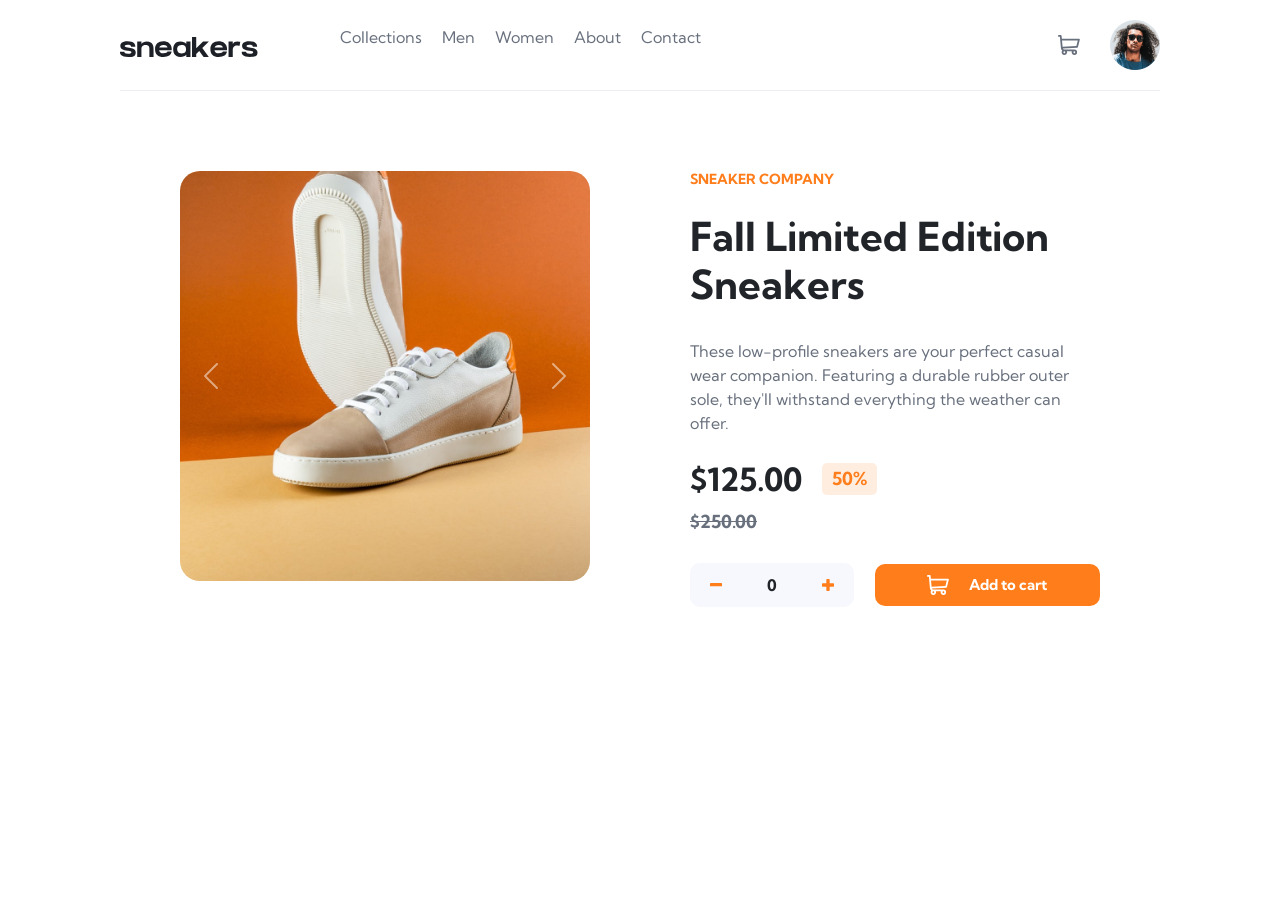
==== index.html @ 47391b62 "e-commerce" ====
<!DOCTYPE html>
<html lang="en">
<head>
  <meta charset="UTF-8">
  <meta name="viewport" content="width=device-width, initial-scale=1.0"> <!-- displays site properly based on user's device -->
  <link href="https://cdn.jsdelivr.net/npm/bootstrap@5.0.2/dist/css/bootstrap.min.css" rel="stylesheet"
    integrity="sha384-EVSTQN3/azprG1Anm3QDgpJLIm9Nao0Yz1ztcQTwFspd3yD65VohhpuuCOmLASjC" crossorigin="anonymous">
  <link rel="icon" type="image/png" sizes="32x32" href="./images/favicon-32x32.png">
  <link rel="stylesheet" href="style.css">
  <!-- <link rel="stylesheet" href="lightbox/lightbox.min.css"> -->
  <title>Frontend Mentor | E-commerce product page</title>

  <!-- Feel free to remove these styles or customise in your own stylesheet 👍 -->
</head>
<body>

  <nav>
    <a class="toggle-button"></a>
    <div class="nav-left">
      <div class="logo">
        <img class="logo" src="images/logo.svg" alt="">
      </div>
      <div class="nav-items">
        <ul>
          <li><a href="#">Collections</a></li>
          <li><a href="#">Men</a></li>
          <li><a href="#">Women</a></li>
          <li><a href="#">About</a></li>
          <li><a href="#">Contact</a></li>
        </ul>
      </div>
    </div>
    <div class="nav-right">
      <img class="cart" src="images/icon-cart.svg" alt="">
      <img class="avatar" src="images/image-avatar.png" alt="">
    </div>
  </nav>

  <hr class="line">

  <div class="wrapper">
    <div class="left">
      <div id="carouselExampleControls" class="carousel slide" data-bs-ride="carousel">
        <div class="carousel-inner">
          <div class="carousel-item active">
            <img src="images/image-product-1.jpg" class="carousel-img" alt="...">
          </div>
          <div class="carousel-item">
            <img src="images/image-product-2.jpg" class="carousel-img" alt="...">
          </div>
          <div class="carousel-item">
            <img src="images/image-product-3.jpg" class="carousel-img" alt="...">
          </div>
          <div class="carousel-item">
            <img src="images/image-product-4.jpg" class="carousel-img" alt="...">
          </div>
        </div>
        <button class="carousel-control-prev" type="button" data-bs-target="#carouselExampleControls" data-bs-slide="prev">
          <span class="carousel-control-prev-icon" aria-hidden="true"></span>
          <span class="visually-hidden">Previous</span>
        </button>
        <button class="carousel-control-next" type="button" data-bs-target="#carouselExampleControls" data-bs-slide="next">
          <span class="carousel-control-next-icon" aria-hidden="true"></span>
          <span class="visually-hidden">Next</span>
        </button>
      </div>
      <!-- <div class="lightbox">
        <a href="images/image-product-1.jpg" data-lightbox="mygallery"><img class="lightbox-img"
            src="images/image-product-1-thumbnail.jpg" alt=""></a>
        <a href="images/image-product-2.jpg" data-lightbox="mygallery"><img class="lightbox-img"
            src="images/image-product-2-thumbnail.jpg" alt=""></a>
        <a href="images/image-product-3.jpg" data-lightbox="mygallery"><img class="lightbox-img"
            src="images/image-product-3-thumbnail.jpg" alt=""></a>
        <a href="images/image-product-4.jpg" data-lightbox="mygallery"><img class="lightbox-img"
            src="images/image-product-4-thumbnail.jpg" alt=""></a>
      </div> -->
    </div>
    <div class="right">
      <h6>Sneaker Company</h6>
      <h1>Fall Limited Edition Sneakers</h1>
      <p>These low-profile sneakers are your perfect casual wear companion. Featuring a
        durable rubber outer sole, they'll withstand everything the weather can offer.
      </p>
      <div class="t-p">
        <div class="price">
          <h2>$125.00</h2>
          <h3>50%</h3>
        </div>
        <h4>$250.00</h4>
      </div>
      <div class="amount">
        <div class="amount-left">
          <img src="images/icon-minus.svg" alt="minus" class="minus">
          <span class="count">0</span>
          <img src="images/icon-plus.svg" alt="plus" class="plus">
        </div>
        <div class="amount-right">
          <img src="images/icon-cart.svg" alt="cart button" srcset="" class="cart2">Add to cart
        </div>
      </div>
    </div>
  </div>
  <!-- <div class="wrapper">
    <div class="left">
      <div id="carouselExampleControls" class="carousel slide" data-bs-ride="carousel">
        <div class="carousel-inner">
          <div class="carousel-item active">
            <img src="images/image-product-1.jpg" class="left-img" alt="...">
          </div>
          <div class="carousel-item">
            <img src="images/image-product-2.jpg" class="left-img" alt="...">
          </div>
          <div class="carousel-item">
            <img src="images/image-product-3.jpg" class="left-img" alt="...">
          </div>
          <div class="carousel-item">
            <img src="images/image-product-4.jpg" class="left-img" alt="...">
          </div>
        </div>
        <button class="carousel-control-prev" type="button" data-bs-target="#carouselExampleControls" data-bs-slide="prev">
          <span class="carousel-control-prev-icon" aria-hidden="true"></span>
          <span class="visually-hidden">Previous</span>
        </button>
        <button class="carousel-control-next" type="button" data-bs-target="#carouselExampleControls" data-bs-slide="next">
          <span class="carousel-control-next-icon" aria-hidden="true"></span>
          <span class="visually-hidden">Next</span>
        </button>
      </div>
      <div class="lightbox">
        <a href="images/image-product-1.jpg" data-lightbox="mygallery"><img class="lightbox-img" src="images/image-product-1-thumbnail.jpg" alt=""></a>
        <a href="images/image-product-2.jpg" data-lightbox="mygallery"><img class="lightbox-img" src="images/image-product-2-thumbnail.jpg" alt=""></a>
        <a href="images/image-product-3.jpg" data-lightbox="mygallery"><img class="lightbox-img" src="images/image-product-3-thumbnail.jpg" alt=""></a>
        <a href="images/image-product-4.jpg" data-lightbox="mygallery"><img class="lightbox-img" src="images/image-product-4-thumbnail.jpg" alt=""></a>
      </div>    
    </div>

    <div class="right">
      <h6>Sneaker Company</h6>
      <h1>Fall Limited Edition Sneakers</h1>
      <p>These low-profile sneakers are your perfect casual wear companion. Featuring a
      durable rubber outer sole, they’ll withstand everything the weather can offer.
      </p>
      <div>
        <h2>$125.00</h2>
        <h3>50%</h3>
      </div>
      <h4>$250.00</h4>
      <div>
        <div>
          <img src="images/icon-minus.svg" alt="">
          <p>0</p>
          <img src="images/icon-plus.svg" alt="">
        </div>
        <div>
          <img src="images/icon-cart.svg" alt="">
          <p>Add to cart</p>
        </div>
      </div>
    </div>

  </div> -->




  <script src="https://cdn.jsdelivr.net/npm/@popperjs/core@2.10.2/dist/umd/popper.min.js"
    integrity="sha384-7+zCNj/IqJ95wo16oMtfsKbZ9ccEh31eOz1HGyDuCQ6wgnyJNSYdrPa03rtR1zdB" crossorigin="anonymous"></script>
  <script src="https://cdn.jsdelivr.net/npm/bootstrap@5.1.3/dist/js/bootstrap.min.js"
    integrity="sha384-QJHtvGhmr9XOIpI6YVutG+2QOK9T+ZnN4kzFN1RtK3zEFEIsxhlmWl5/YESvpZ13" crossorigin="anonymous"></script>
  <script src="script.js"></script>
  <!-- <script src="lightbox/lightbox-plus-jquery.min.js"></script> -->
</body>



</html>

<!-- <style>
  .attribution {
    font-size: 11px;
    text-align: center;
  }

  .attribution a {
    color: hsl(228, 45%, 44%);
  }
</style>
$125.00
50%
$250.00

0
Add to cart

<div class="attribution">
  Challenge by <a href="https://www.frontendmentor.io?ref=challenge" target="_blank">Frontend Mentor</a>.
  Coded by <a href="#">Your Name Here</a>. -->
</div>
---- style.css ----
@import url("https://fonts.googleapis.com/css2?family=Kumbh+Sans:wght@400;700&display=swap");

* {
  margin: 0;
  padding: 0;
  box-sizing: border-box;
}

:root {
  --toggle-btn: url(images/icon-menu.svg);
}

body {
  font-family: "Kumbh Sans", sans-serif;
  font-size: 16px;
}

nav {
  display: flex;
  justify-content: space-between;
  align-items: center;
  padding: 20px 120px;
}

.toggle-button {
  display: none;
  background: var(--toggle-btn) no-repeat;
  position: absolute;
  top: 23px;
  right: 18px;
  flex-direction: column;
  justify-content: space-between;
  height: 30px;
  width: 40px;
  cursor: pointer;
}

.cross {
  --toggle-btn: url(images/close.png);
}

/* nav > div {
  display: flex;
  justify-content: center;
  align-items: center;
} */

.nav-items ul {
  display: flex;
  margin-left: 50px;
}

.nav-items li {
  list-style: none;
  padding: 0 20px 0 0;
}

.nav-items li a {
  text-decoration: none;
  color: hsl(219, 9%, 45%);
}

.nav-right,
.nav-left {
  display: flex;
  justify-content: center;
  align-items: center;
}

.avatar {
  width: 50px;
  height: 50px;
}
.cart {
  margin-right: 30px;
}

.line {
  margin: 0 120px;
  background-color: hsl(220, 14%, 75%);
  height: 1px;
  border: none;
}

.wrapper {
  /* width: 100%; */
  /* height: 70vh; */
  display: grid;
  gap: 100px;
  grid-template-columns: repeat(2, 1fr);
  margin: 80px 180px;
}

.carousel-img {
  width: 100%;
  /* min-height: 60vh; */
  border-radius: 20px;
}

.right {
  max-width: 100%;
}

.right h6 {
  color: hsl(26, 100%, 55%);
  font-size: 14px;
  font-weight: 700;
  text-transform: uppercase;
}

.right h1 {
  font-weight: 700;
  margin-top: 25px;
}

.right p {
  color: hsl(219, 9%, 45%);
  margin-top: 30px;
}

.price {
  display: flex;
  align-items: center;
  margin-top: 25px;
}

.price h2 {
  font-weight: 700;
}

.price h3 {
  color: hsl(26, 100%, 55%);
  background-color: hsl(25, 100%, 94%);
  font-size: 18px;
  font-weight: 700;

  padding: 5px 10px;
  margin-left: 20px;
  border-radius: 5px;
}

.right h4 {
  color: hsl(219, 9%, 45%);
  font-size: 18px;
  font-weight: 700;
  margin-top: 5px;
  text-decoration: line-through;
}

.amount {
  display: flex;
  justify-content: space-between;
  align-items: center;
  margin-top: 30px;
}

.amount-left {
  width: 40%;
  display: flex;
  justify-content: space-between;
  align-items: center;
  background-color: hsl(223, 64%, 98%);
  /* height: 50px; */
  padding: 10px 20px;
  border-radius: 10px;
  font-weight: 700;
  /* margin-bottom: 20px; */
}

.amount-right {
  width: 55%;
  display: flex;
  justify-content: center;
  align-items: center;
  color: white;
  background-color: hsl(26, 100%, 55%);
  padding: 10px 20px;
  /* height: 50px; */
  font-size: 15px;
  font-weight: 700;
  border-radius: 10px;
}

.cart2 {
  margin-right: 20px;
  filter: invert(100%) sepia(20%) saturate(0%) hue-rotate(100deg)
    brightness(180%) contrast(100%);
}

@media screen and (max-width: 1200px) {
  nav {
    padding: 15px 60px;
  }
  .wrapper {
    margin: 50px 100px;
  }
}

@media screen and (max-width: 1000px) {
  nav {
    padding: 15px 30px;
  }
  .wrapper {
    margin: 30px 50px;
  }
}

@media screen and (max-width: 900px) {
  .wrapper {
    display: block;
  }
  .logo {
    margin-left: 18px;
  }
  .toggle-button {
    display: flex;
    position: absolute;
    top: 35px;
    left: 30px;
    flex-direction: column;
    justify-content: space-between;
    height: 30px;
    width: 40px;
    z-index: 100;
  }
  .cross {
    --toggle-btn: url(images/icon-close.svg);
    z-index: 100;
  }
  ol,
  ul {
    padding: 0;
  }
  .nav-items {
    display: none;
    flex-direction: column;
    width: 70vw;
    height: 100vh;
    background-color: hsl(0, 0%, 100%);
    position: absolute;
    top: 60px;
    left: -50px;
    z-index: 10;
  }
  .nav-items ul {
    flex-direction: column;
    justify-content: flex-start;
    margin: 30px 0 0 70px;
  }
  .nav-items li {
    padding: 10px;
    font-size: 18px;
    font-weight: 700;
  }
  /* .nav-items li a {
    color: hsl(220, 13%, 13%);
  } */
  .nav-items.active {
    display: flex;
    top: 0;
    padding-top: 60px;
  }
  .hidden {
    overflow: hidden;
  }
  .wrapper {
    margin: 0;
  }
  .carousel-img {
    border-radius: 0%;
  }
  .right {
    padding: 30px;
  }
  .t-p {
    display: flex;
    align-items: center;
  }
  .right h4 {
    margin: 25px 0 0 28px;
  }
}

@media screen and (max-width: 400px) {
  nav {
    padding: 10px 15px;
  }
  .toggle-button {
    top: 25px;
    left: 18px;
  }
  .logo {
    margin-left: 15px;
  }
  .cart {
    margin-right: 10px;
  }
  .avatar {
    width: 40px;
    height: 40px;
  }
}
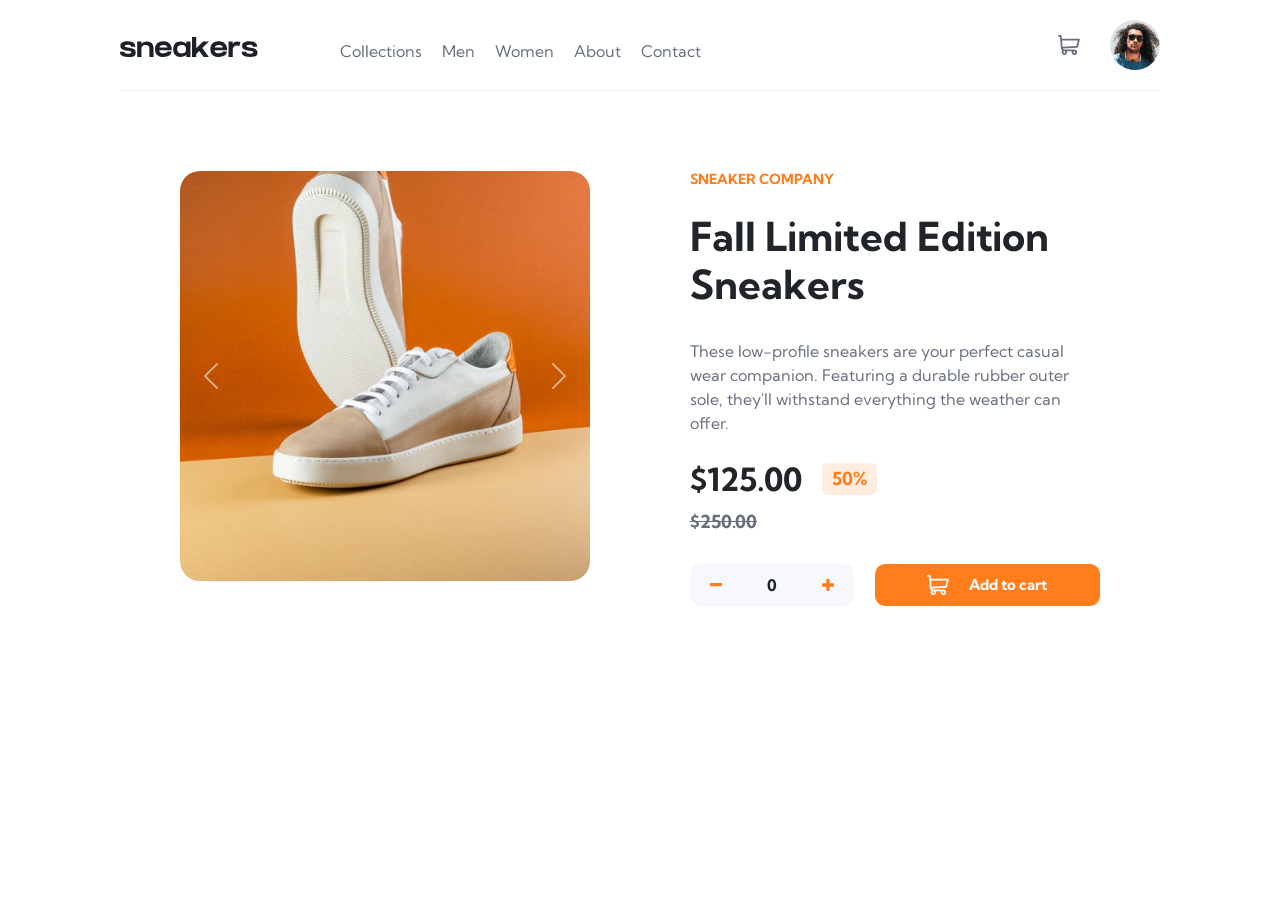
==== commit 321bd289: "e-commerce" ====
--- a/index.html
+++ b/index.html
@@ -31,6 +31,7 @@
       </div>
     </div>
     <div class="nav-right">
+      <div class="cart-number">0</div>
       <img class="cart" src="images/icon-cart.svg" alt="">
       <img class="avatar" src="images/image-avatar.png" alt="">
     </div>
@@ -100,68 +101,6 @@
       </div>
     </div>
   </div>
-  <!-- <div class="wrapper">
-    <div class="left">
-      <div id="carouselExampleControls" class="carousel slide" data-bs-ride="carousel">
-        <div class="carousel-inner">
-          <div class="carousel-item active">
-            <img src="images/image-product-1.jpg" class="left-img" alt="...">
-          </div>
-          <div class="carousel-item">
-            <img src="images/image-product-2.jpg" class="left-img" alt="...">
-          </div>
-          <div class="carousel-item">
-            <img src="images/image-product-3.jpg" class="left-img" alt="...">
-          </div>
-          <div class="carousel-item">
-            <img src="images/image-product-4.jpg" class="left-img" alt="...">
-          </div>
-        </div>
-        <button class="carousel-control-prev" type="button" data-bs-target="#carouselExampleControls" data-bs-slide="prev">
-          <span class="carousel-control-prev-icon" aria-hidden="true"></span>
-          <span class="visually-hidden">Previous</span>
-        </button>
-        <button class="carousel-control-next" type="button" data-bs-target="#carouselExampleControls" data-bs-slide="next">
-          <span class="carousel-control-next-icon" aria-hidden="true"></span>
-          <span class="visually-hidden">Next</span>
-        </button>
-      </div>
-      <div class="lightbox">
-        <a href="images/image-product-1.jpg" data-lightbox="mygallery"><img class="lightbox-img" src="images/image-product-1-thumbnail.jpg" alt=""></a>
-        <a href="images/image-product-2.jpg" data-lightbox="mygallery"><img class="lightbox-img" src="images/image-product-2-thumbnail.jpg" alt=""></a>
-        <a href="images/image-product-3.jpg" data-lightbox="mygallery"><img class="lightbox-img" src="images/image-product-3-thumbnail.jpg" alt=""></a>
-        <a href="images/image-product-4.jpg" data-lightbox="mygallery"><img class="lightbox-img" src="images/image-product-4-thumbnail.jpg" alt=""></a>
-      </div>    
-    </div>
-
-    <div class="right">
-      <h6>Sneaker Company</h6>
-      <h1>Fall Limited Edition Sneakers</h1>
-      <p>These low-profile sneakers are your perfect casual wear companion. Featuring a
-      durable rubber outer sole, they’ll withstand everything the weather can offer.
-      </p>
-      <div>
-        <h2>$125.00</h2>
-        <h3>50%</h3>
-      </div>
-      <h4>$250.00</h4>
-      <div>
-        <div>
-          <img src="images/icon-minus.svg" alt="">
-          <p>0</p>
-          <img src="images/icon-plus.svg" alt="">
-        </div>
-        <div>
-          <img src="images/icon-cart.svg" alt="">
-          <p>Add to cart</p>
-        </div>
-      </div>
-    </div>
-
-  </div> -->
-
-
-
 
   <script src="https://cdn.jsdelivr.net/npm/@popperjs/core@2.10.2/dist/umd/popper.min.js"
     integrity="sha384-7+zCNj/IqJ95wo16oMtfsKbZ9ccEh31eOz1HGyDuCQ6wgnyJNSYdrPa03rtR1zdB" crossorigin="anonymous"></script>
--- a/style.css
+++ b/style.css
@@ -47,7 +47,7 @@
 
 .nav-items ul {
   display: flex;
-  margin-left: 50px;
+  margin: 12px 0 0 50px;
 }
 
 .nav-items li {
@@ -60,6 +60,10 @@
   color: hsl(219, 9%, 45%);
 }
 
+.nav-right {
+  position: relative;
+}
+
 .nav-right,
 .nav-left {
   display: flex;
@@ -73,6 +77,23 @@
 }
 .cart {
   margin-right: 30px;
+}
+
+.cart-number {
+  display: none;
+  position: absolute;
+  top: 0;
+  left: 15px;
+  color: white;
+  padding: 1px 10px;
+  background-color: hsl(26, 100%, 55%);
+  border-radius: 15px;
+  font-size: 12px;
+  font-weight: 700;
+}
+
+.cart-number.show {
+  display: flex;
 }
 
 .line {
@@ -299,4 +320,15 @@
     width: 40px;
     height: 40px;
   }
-}
+  .amount {
+    display: block;
+    width: 100%;
+  }
+  .amount-left {
+    width: 100%;
+  }
+  .amount-right {
+    width: 100%;
+    margin-top: 20px;
+  }
+}
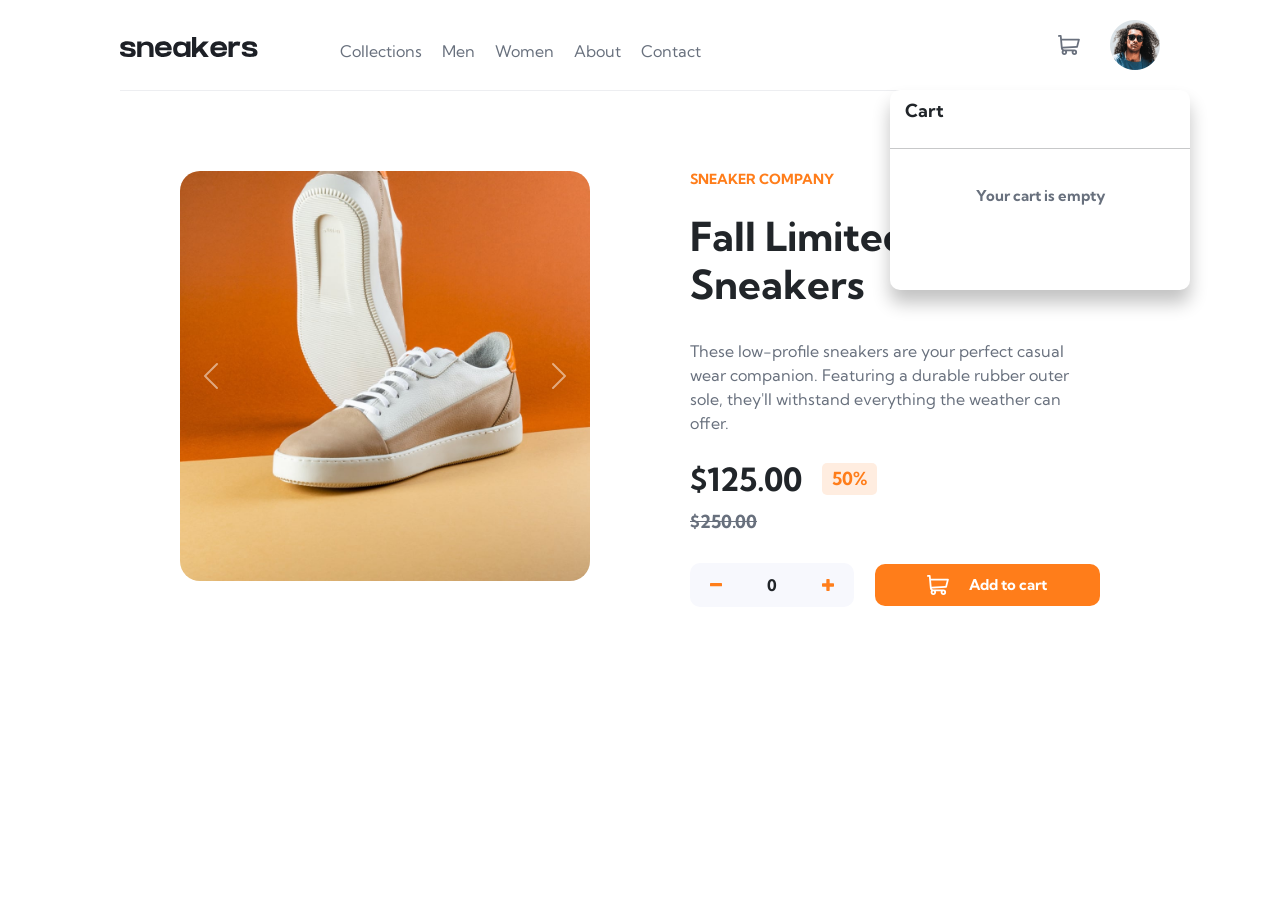
==== commit 47867c39: "e-commerce" ====
--- a/index.html
+++ b/index.html
@@ -34,6 +34,39 @@
       <div class="cart-number">0</div>
       <img class="cart" src="images/icon-cart.svg" alt="">
       <img class="avatar" src="images/image-avatar.png" alt="">
+      <div class="cart-card">
+      
+        <div class="card-head">
+          <h1>
+            Cart
+          </h1>
+          <hr>
+        </div>
+
+      
+        <div class="main-card">
+      
+          <p class="empty">
+            Your cart is empty
+          </p>
+      
+          <div class="prod"></div>
+
+          <!-- <div class="prod">
+                      <img src="/images/image-product-1-thumbnail.jpg" alt="cart item thumbnail" class="cart-thumb">
+                    <div class="added-product">
+                      <p>Autumn Limited Edition Sneakers</p>
+                    <div class="quantity">
+                      <p>$125.00 x 3 <span class="total">$375.00</span></p>            
+                    </div>
+                    </div>
+                    <img src="/images/icon-delete.svg" alt="delete cart item" class="delete">
+                    </div> -->
+          </div>
+          
+          <div class="checkout">
+            <a href="#">Checkout</a>
+          </div>
     </div>
   </nav>
 
--- a/style.css
+++ b/style.css
@@ -92,8 +92,112 @@
   font-weight: 700;
 }
 
+.cart-number.none {
+  display: none;
+}
+
 .cart-number.show {
   display: flex;
+}
+
+.card-head h1 {
+  padding: 10px 15px;
+  font-size: 18px;
+  font-weight: 700;
+}
+
+.cart-card {
+  /* display: none; */
+  /* flex-direction: column; */
+  position: absolute;
+  z-index: 100;
+  box-shadow: rgba(0, 0, 0, 0.24) 0px 13px 18px;
+  background-color: hsl(0, 0%, 100%);
+  border-radius: 10px;
+  top: 70px;
+  right: -30px;
+  width: 300px;
+  height: 200px;
+}
+
+.main-card {
+  display: flex;
+  justify-content: center;
+  align-items: center;
+  /* padding: 20px; */
+}
+
+.prod {
+  display: flex;
+  justify-content: space-around;
+  align-items: center;
+}
+
+.empty {
+  padding-top: 20px;
+  font-size: 15px;
+  font-weight: 700;
+  color: hsl(219, 9%, 45%);
+}
+
+.empty.disappear {
+  display: none;
+}
+
+.cart-card.display {
+  display: block;
+}
+
+.plus,
+.minus,
+.avatar,
+.cart,
+.amount-right,
+.nav-items li a,
+.delete {
+  cursor: pointer;
+}
+
+.added-prod {
+  color: hsl(219, 9%, 45%);
+}
+
+.added-prod p {
+  padding: 0 7px;
+  margin-top: 15px;
+  font-size: 14px;
+}
+
+.cart-thumbnail {
+  width: 50px;
+  border-radius: 5px;
+}
+
+.total {
+  color: hsl(0, 0%, 0%);
+  font-weight: 700;
+}
+
+.checkout {
+  padding: 0px 20px 20px 20px;
+  display: none;
+}
+
+.checkout.appear {
+  display: flex;
+}
+
+.checkout a {
+  display: flex;
+  align-items: center;
+  justify-content: center;
+  width: 100%;
+  height: 45px;
+  color: hsl(0, 0%, 100%);
+  font-weight: 700;
+  text-decoration: none;
+  background-color: hsl(26, 100%, 55%);
+  border-radius: 10px;
 }
 
 .line {
@@ -101,6 +205,7 @@
   background-color: hsl(220, 14%, 75%);
   height: 1px;
   border: none;
+  z-index: -1;
 }
 
 .wrapper {
@@ -187,6 +292,10 @@
   font-weight: 700;
   /* margin-bottom: 20px; */
 }
+
+/* .amount-left .minus {
+  padding: 5px;
+} */
 
 .amount-right {
   width: 55%;
@@ -300,6 +409,11 @@
   .right h4 {
     margin: 25px 0 0 28px;
   }
+  .cart-card {
+    position: absolute;
+    right: 30%;
+    width: 300%;
+  }
 }
 
 @media screen and (max-width: 400px) {
@@ -331,4 +445,22 @@
     width: 100%;
     margin-top: 20px;
   }
-}
+  .cart-card {
+    position: absolute;
+    top: 60px;
+    right: 10%;
+    width: 300px;
+  }
+}
+
+@media screen and (max-width: 300px) {
+  .cart-card {
+    right: 40%;
+    width: 200px;
+  }
+  /* .t-p {
+    display: flex;
+    flex-direction: column;
+    justify-content: center;
+  } */
+}
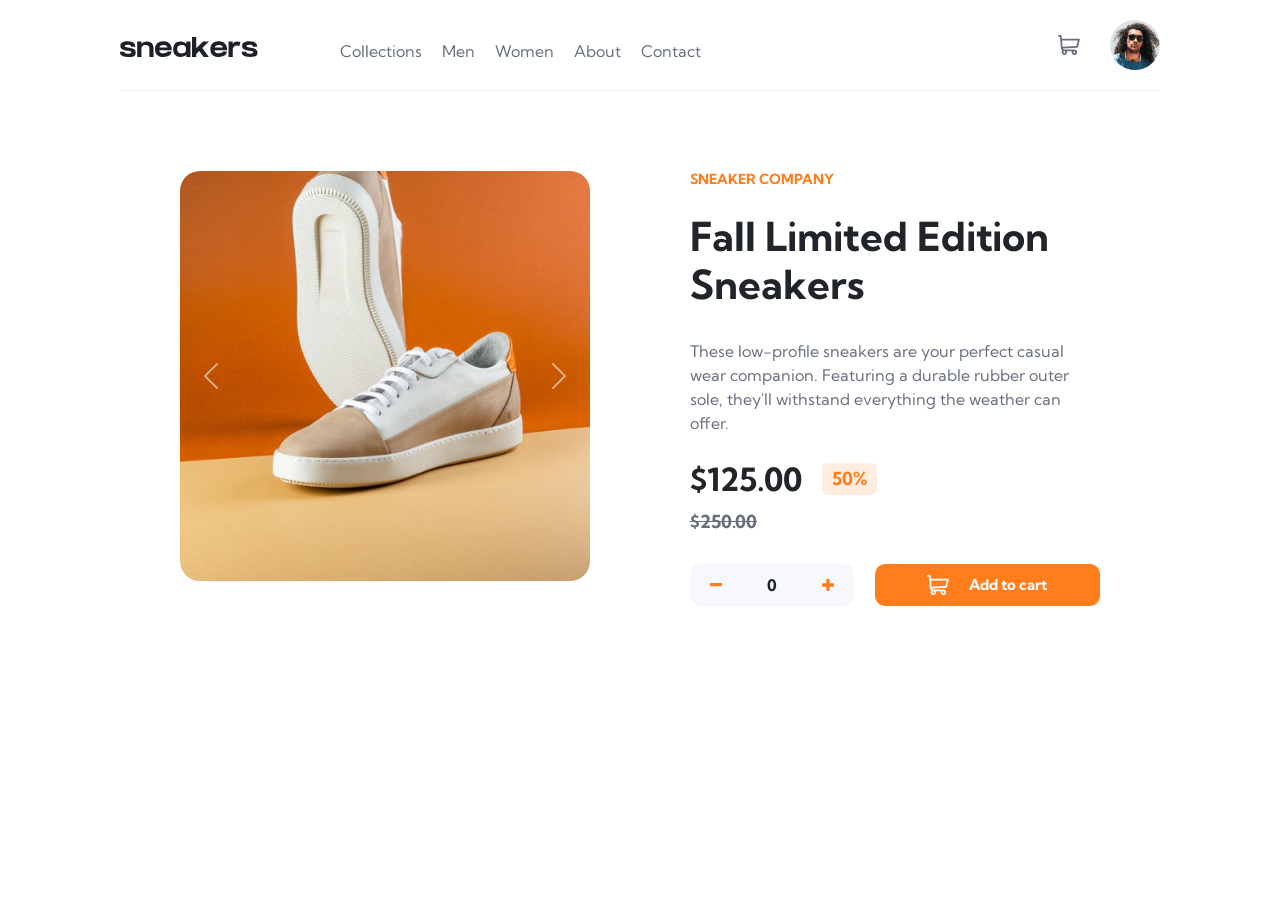
==== commit 127fa8f2: "e-commerce" ====
--- a/index.html
+++ b/index.html
@@ -51,22 +51,11 @@
           </p>
       
           <div class="prod"></div>
-
-          <!-- <div class="prod">
-                      <img src="/images/image-product-1-thumbnail.jpg" alt="cart item thumbnail" class="cart-thumb">
-                    <div class="added-product">
-                      <p>Autumn Limited Edition Sneakers</p>
-                    <div class="quantity">
-                      <p>$125.00 x 3 <span class="total">$375.00</span></p>            
-                    </div>
-                    </div>
-                    <img src="/images/icon-delete.svg" alt="delete cart item" class="delete">
-                    </div> -->
-          </div>
+        </div>
           
-          <div class="checkout">
-            <a href="#">Checkout</a>
-          </div>
+        <div class="checkout">
+          <a href="#">Checkout</a>
+        </div>
     </div>
   </nav>
 
--- a/style.css
+++ b/style.css
@@ -107,8 +107,7 @@
 }
 
 .cart-card {
-  /* display: none; */
-  /* flex-direction: column; */
+  display: none;
   position: absolute;
   z-index: 100;
   box-shadow: rgba(0, 0, 0, 0.24) 0px 13px 18px;
@@ -117,7 +116,7 @@
   top: 70px;
   right: -30px;
   width: 300px;
-  height: 200px;
+  min-height: 200px;
 }
 
 .main-card {
@@ -176,6 +175,11 @@
 .total {
   color: hsl(0, 0%, 0%);
   font-weight: 700;
+}
+
+.quantity span {
+  margin-left: 70px;
+  font-size: 18px;
 }
 
 .checkout {
@@ -351,11 +355,11 @@
     justify-content: space-between;
     height: 30px;
     width: 40px;
-    z-index: 100;
+    z-index: 1000;
   }
   .cross {
     --toggle-btn: url(images/icon-close.svg);
-    z-index: 100;
+    z-index: 1000;
   }
   ol,
   ul {
@@ -367,10 +371,12 @@
     width: 70vw;
     height: 100vh;
     background-color: hsl(0, 0%, 100%);
+    box-shadow: rgba(0, 0, 0, 0.9) 10px 13px 400px;
+
     position: absolute;
     top: 60px;
     left: -50px;
-    z-index: 10;
+    z-index: 200;
   }
   .nav-items ul {
     flex-direction: column;
@@ -382,9 +388,6 @@
     font-size: 18px;
     font-weight: 700;
   }
-  /* .nav-items li a {
-    color: hsl(220, 13%, 13%);
-  } */
   .nav-items.active {
     display: flex;
     top: 0;
@@ -430,6 +433,12 @@
   .cart {
     margin-right: 10px;
   }
+  .cart-number {
+    position: absolute;
+    top: 0;
+    left: 8px;
+    padding: 1px 8px;
+  }
   .avatar {
     width: 40px;
     height: 40px;
@@ -447,16 +456,16 @@
   }
   .cart-card {
     position: absolute;
-    top: 60px;
-    right: 10%;
+    top: 55px;
+    right: -7%;
     width: 300px;
   }
 }
 
 @media screen and (max-width: 300px) {
   .cart-card {
-    right: 40%;
-    width: 200px;
+    /* right: 40%; */
+    width: 250px;
   }
   /* .t-p {
     display: flex;
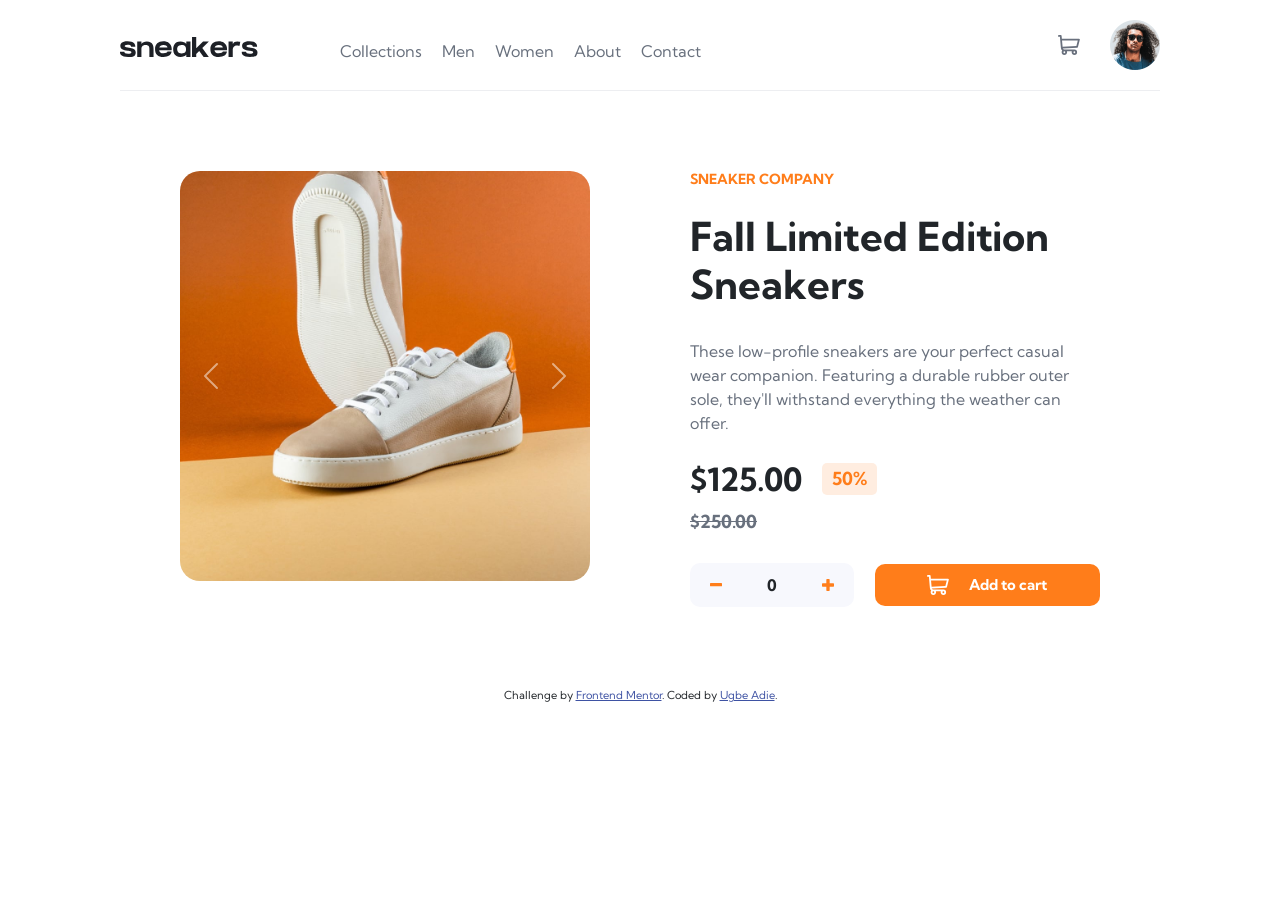
==== commit 0e7d8cab: "added attribution" ====
--- a/index.html
+++ b/index.html
@@ -7,12 +7,11 @@
     integrity="sha384-EVSTQN3/azprG1Anm3QDgpJLIm9Nao0Yz1ztcQTwFspd3yD65VohhpuuCOmLASjC" crossorigin="anonymous">
   <link rel="icon" type="image/png" sizes="32x32" href="./images/favicon-32x32.png">
   <link rel="stylesheet" href="style.css">
-  <!-- <link rel="stylesheet" href="lightbox/lightbox.min.css"> -->
   <title>Frontend Mentor | E-commerce product page</title>
-
-  <!-- Feel free to remove these styles or customise in your own stylesheet 👍 -->
 </head>
 <body>
+
+  <!-- NAVBAR STARTS -->
 
   <nav>
     <a class="toggle-button"></a>
@@ -22,14 +21,17 @@
       </div>
       <div class="nav-items">
         <ul>
-          <li><a href="#">Collections</a></li>
-          <li><a href="#">Men</a></li>
-          <li><a href="#">Women</a></li>
-          <li><a href="#">About</a></li>
-          <li><a href="#">Contact</a></li>
+          <li><a href="colorlib-error-404-9/index.html">Collections</a></li>
+          <li><a href="colorlib-error-404-9/index.html">Men</a></li>
+          <li><a href="colorlib-error-404-9/index.html">Women</a></li>
+          <li><a href="colorlib-error-404-9/index.html">About</a></li>
+          <li><a href="colorlib-error-404-9/index.html">Contact</a></li>
         </ul>
       </div>
     </div>
+
+    <!-- CART AND AVATAR STARTS-->
+
     <div class="nav-right">
       <div class="cart-number">0</div>
       <img class="cart" src="images/icon-cart.svg" alt="">
@@ -54,12 +56,14 @@
         </div>
           
         <div class="checkout">
-          <a href="#">Checkout</a>
+          <a href="colorlib-error-404-9/index.html">Checkout</a>
         </div>
     </div>
   </nav>
 
   <hr class="line">
+
+  <!-- HERO PAGE STARTS -->
 
   <div class="wrapper">
     <div class="left">
@@ -87,16 +91,6 @@
           <span class="visually-hidden">Next</span>
         </button>
       </div>
-      <!-- <div class="lightbox">
-        <a href="images/image-product-1.jpg" data-lightbox="mygallery"><img class="lightbox-img"
-            src="images/image-product-1-thumbnail.jpg" alt=""></a>
-        <a href="images/image-product-2.jpg" data-lightbox="mygallery"><img class="lightbox-img"
-            src="images/image-product-2-thumbnail.jpg" alt=""></a>
-        <a href="images/image-product-3.jpg" data-lightbox="mygallery"><img class="lightbox-img"
-            src="images/image-product-3-thumbnail.jpg" alt=""></a>
-        <a href="images/image-product-4.jpg" data-lightbox="mygallery"><img class="lightbox-img"
-            src="images/image-product-4-thumbnail.jpg" alt=""></a>
-      </div> -->
     </div>
     <div class="right">
       <h6>Sneaker Company</h6>
@@ -124,36 +118,15 @@
     </div>
   </div>
 
+  <div class="attribution">
+  Challenge by <a href="https://www.frontendmentor.io/profile/ugbeadie" target="_blank">Frontend Mentor</a>.
+  Coded by <a href="https://ugbeportfolio.netlify.app/">Ugbe Adie</a>.
+    </div>
   <script src="https://cdn.jsdelivr.net/npm/@popperjs/core@2.10.2/dist/umd/popper.min.js"
     integrity="sha384-7+zCNj/IqJ95wo16oMtfsKbZ9ccEh31eOz1HGyDuCQ6wgnyJNSYdrPa03rtR1zdB" crossorigin="anonymous"></script>
   <script src="https://cdn.jsdelivr.net/npm/bootstrap@5.1.3/dist/js/bootstrap.min.js"
     integrity="sha384-QJHtvGhmr9XOIpI6YVutG+2QOK9T+ZnN4kzFN1RtK3zEFEIsxhlmWl5/YESvpZ13" crossorigin="anonymous"></script>
   <script src="script.js"></script>
-  <!-- <script src="lightbox/lightbox-plus-jquery.min.js"></script> -->
 </body>
-
-
-
 </html>
 
-<!-- <style>
-  .attribution {
-    font-size: 11px;
-    text-align: center;
-  }
-
-  .attribution a {
-    color: hsl(228, 45%, 44%);
-  }
-</style>
-$125.00
-50%
-$250.00
-
-0
-Add to cart
-
-<div class="attribution">
-  Challenge by <a href="https://www.frontendmentor.io?ref=challenge" target="_blank">Frontend Mentor</a>.
-  Coded by <a href="#">Your Name Here</a>. -->
-</div>
--- a/style.css
+++ b/style.css
@@ -14,6 +14,8 @@
   font-family: "Kumbh Sans", sans-serif;
   font-size: 16px;
 }
+
+/* NAVBAR STARTS */
 
 nav {
   display: flex;
@@ -39,12 +41,6 @@
   --toggle-btn: url(images/close.png);
 }
 
-/* nav > div {
-  display: flex;
-  justify-content: center;
-  align-items: center;
-} */
-
 .nav-items ul {
   display: flex;
   margin: 12px 0 0 50px;
@@ -58,6 +54,12 @@
 .nav-items li a {
   text-decoration: none;
   color: hsl(219, 9%, 45%);
+  padding-bottom: 26px;
+}
+
+.nav-items li a:hover {
+  color: hsl(220, 13%, 13%);
+  border-bottom: 3px solid hsl(26, 100%, 55%);
 }
 
 .nav-right {
@@ -75,6 +77,14 @@
   width: 50px;
   height: 50px;
 }
+
+.avatar:hover {
+  border: 2px solid hsl(26, 100%, 55%);
+  border-radius: 50%;
+}
+
+/* CART AND AVATAR STARTS */
+
 .cart {
   margin-right: 30px;
 }
@@ -119,11 +129,14 @@
   min-height: 200px;
 }
 
+.cart-card.display {
+  display: block;
+}
+
 .main-card {
   display: flex;
   justify-content: center;
   align-items: center;
-  /* padding: 20px; */
 }
 
 .prod {
@@ -141,10 +154,6 @@
 
 .empty.disappear {
   display: none;
-}
-
-.cart-card.display {
-  display: block;
 }
 
 .plus,
@@ -157,6 +166,11 @@
   cursor: pointer;
 }
 
+.cart-thumbnail {
+  width: 50px;
+  border-radius: 5px;
+}
+
 .added-prod {
   color: hsl(219, 9%, 45%);
 }
@@ -167,11 +181,6 @@
   font-size: 14px;
 }
 
-.cart-thumbnail {
-  width: 50px;
-  border-radius: 5px;
-}
-
 .total {
   color: hsl(0, 0%, 0%);
   font-weight: 700;
@@ -185,10 +194,6 @@
 .checkout {
   padding: 0px 20px 20px 20px;
   display: none;
-}
-
-.checkout.appear {
-  display: flex;
 }
 
 .checkout a {
@@ -202,6 +207,10 @@
   text-decoration: none;
   background-color: hsl(26, 100%, 55%);
   border-radius: 10px;
+}
+
+.checkout.appear {
+  display: flex;
 }
 
 .line {
@@ -212,9 +221,9 @@
   z-index: -1;
 }
 
+/* HERO PAGE STARTS */
+
 .wrapper {
-  /* width: 100%; */
-  /* height: 70vh; */
   display: grid;
   gap: 100px;
   grid-template-columns: repeat(2, 1fr);
@@ -223,7 +232,6 @@
 
 .carousel-img {
   width: 100%;
-  /* min-height: 60vh; */
   border-radius: 20px;
 }
 
@@ -241,6 +249,14 @@
 .right h1 {
   font-weight: 700;
   margin-top: 25px;
+}
+
+.right h4 {
+  color: hsl(219, 9%, 45%);
+  font-size: 18px;
+  font-weight: 700;
+  margin-top: 5px;
+  text-decoration: line-through;
 }
 
 .right p {
@@ -269,14 +285,6 @@
   border-radius: 5px;
 }
 
-.right h4 {
-  color: hsl(219, 9%, 45%);
-  font-size: 18px;
-  font-weight: 700;
-  margin-top: 5px;
-  text-decoration: line-through;
-}
-
 .amount {
   display: flex;
   justify-content: space-between;
@@ -290,16 +298,10 @@
   justify-content: space-between;
   align-items: center;
   background-color: hsl(223, 64%, 98%);
-  /* height: 50px; */
   padding: 10px 20px;
   border-radius: 10px;
   font-weight: 700;
-  /* margin-bottom: 20px; */
-}
-
-/* .amount-left .minus {
-  padding: 5px;
-} */
+}
 
 .amount-right {
   width: 55%;
@@ -309,7 +311,6 @@
   color: white;
   background-color: hsl(26, 100%, 55%);
   padding: 10px 20px;
-  /* height: 50px; */
   font-size: 15px;
   font-weight: 700;
   border-radius: 10px;
@@ -320,6 +321,15 @@
   filter: invert(100%) sepia(20%) saturate(0%) hue-rotate(100deg)
     brightness(180%) contrast(100%);
 }
+
+.attribution {
+    font-size: 11px;
+    text-align: center;
+  }
+
+  .attribution a {
+    color: hsl(228, 45%, 44%);
+  }
 
 @media screen and (max-width: 1200px) {
   nav {
@@ -388,6 +398,9 @@
     font-size: 18px;
     font-weight: 700;
   }
+  .nav-items li a:hover {
+    border-bottom: none;
+  }
   .nav-items.active {
     display: flex;
     top: 0;
